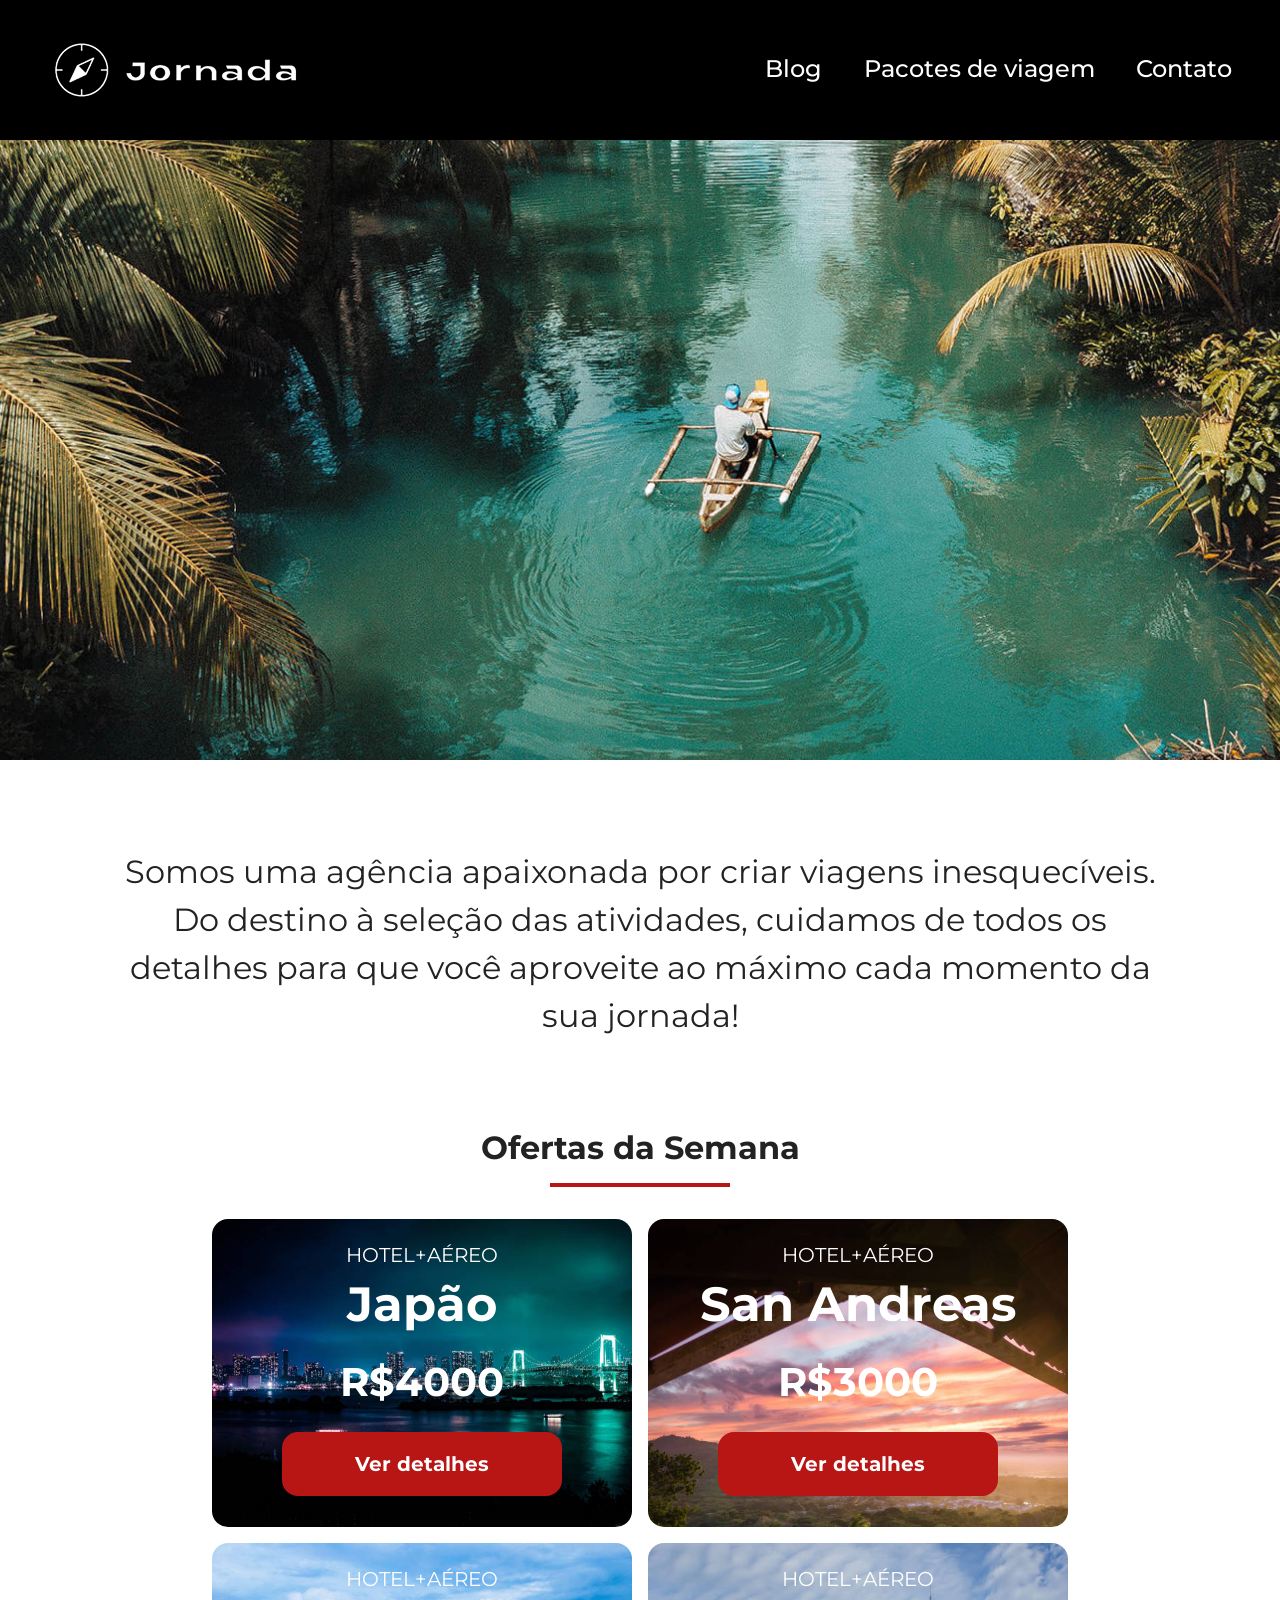
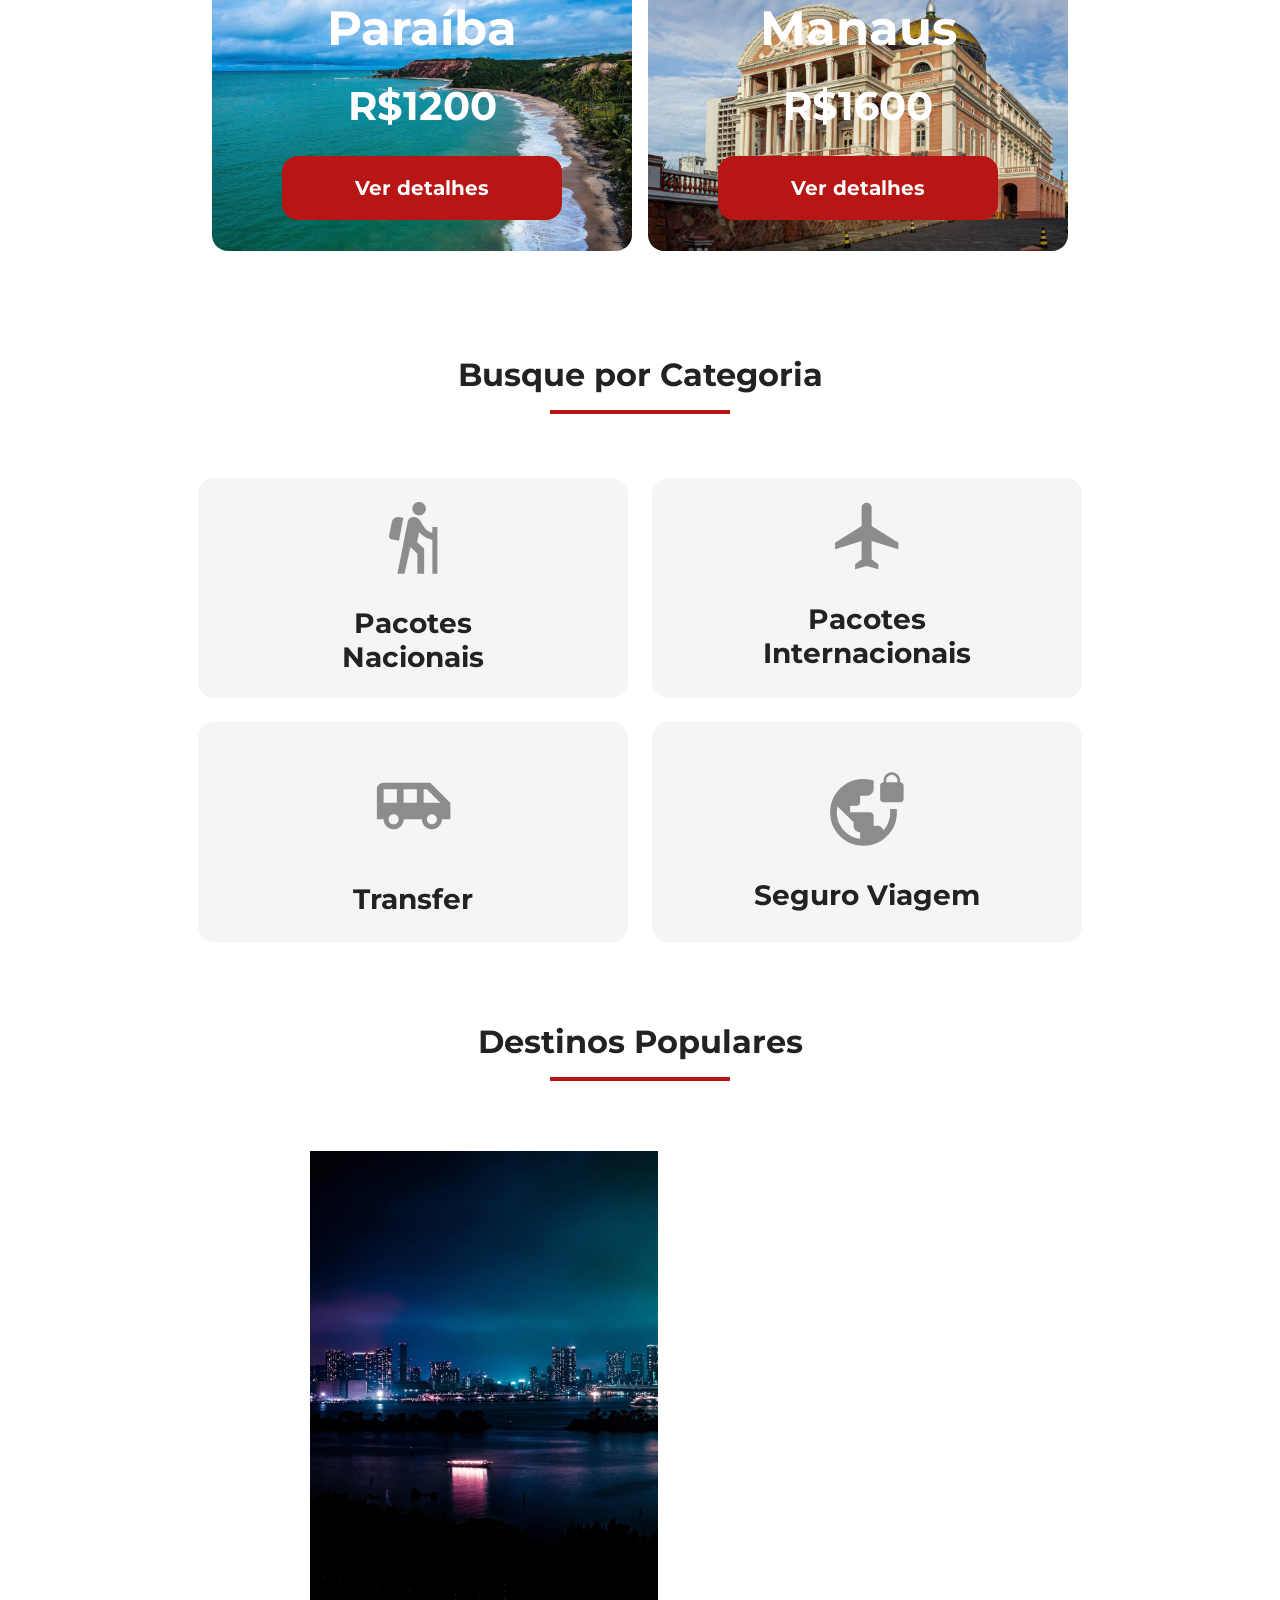
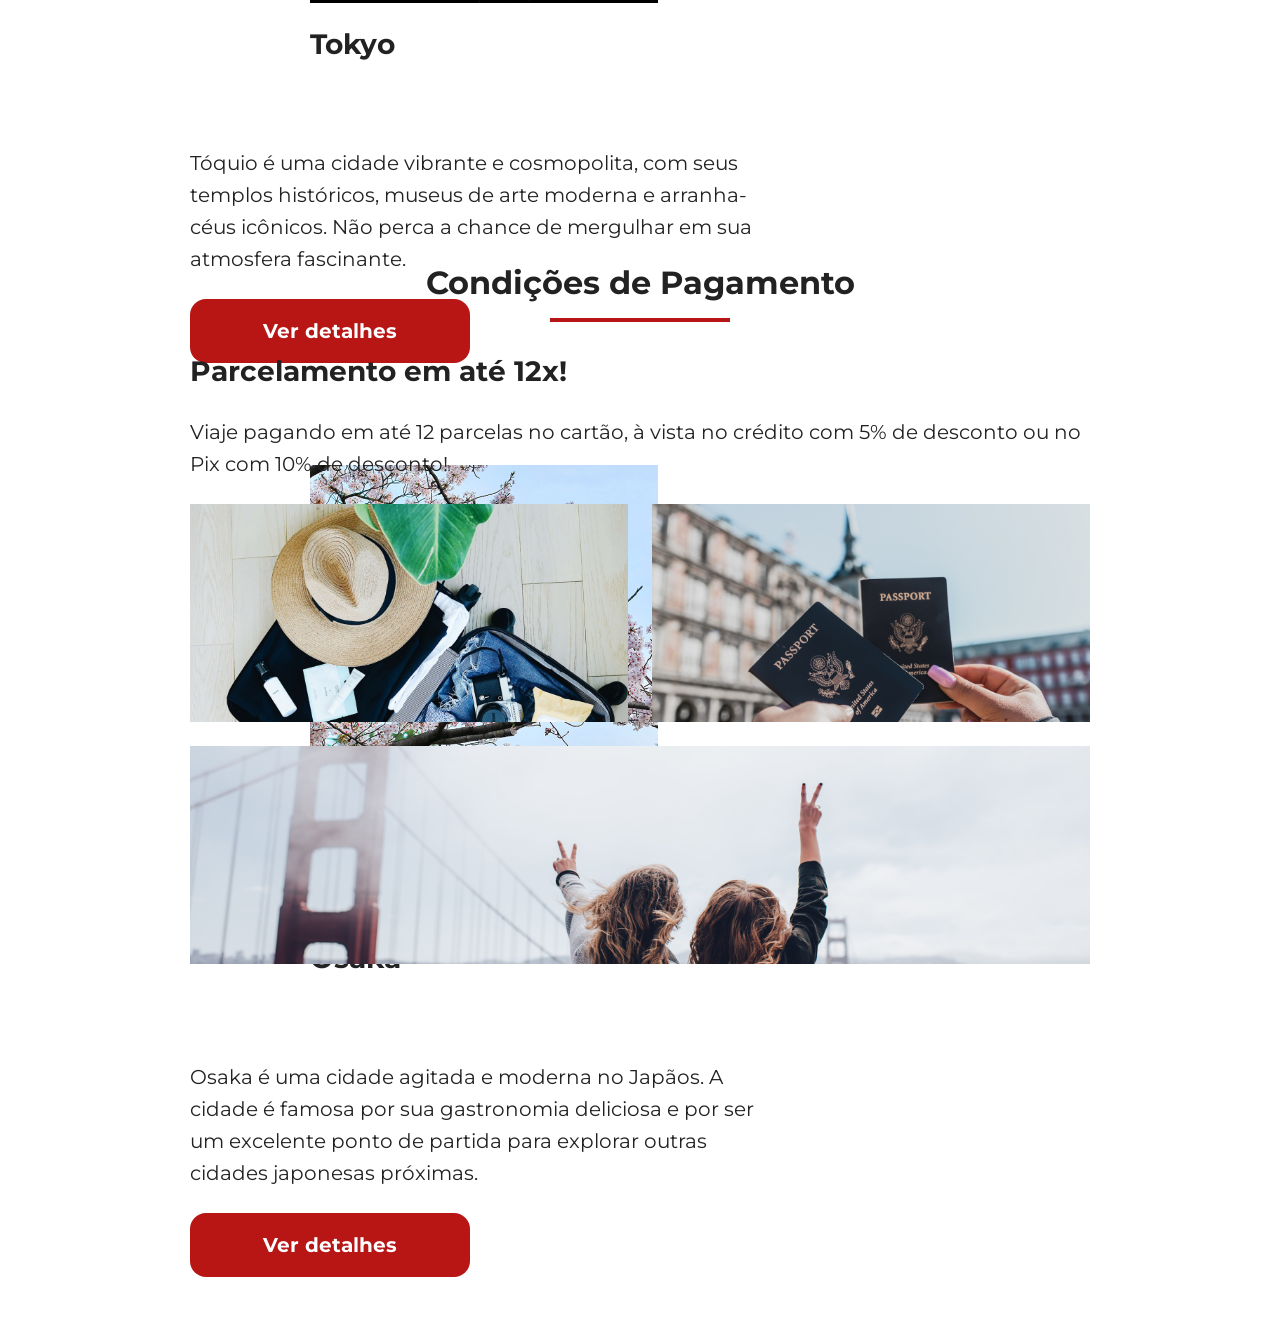
==== index.html @ b9c0c5fb "Realiza algumas correcoes no projeto" ====
<!doctype html>
<html lang="pt-br">
  <head>
    <meta charset="UTF-8" />
    <meta name="viewport" content="width=device-width, initial-scale=1.0" />
    <link rel="stylesheet" href="css/style.css" />
    <title>Jornada Viagens</title>
  </head>
  <body>
    <header class="main-header">
      <a class="logo" href="index.html" title="voltar para a página inicial">
        <img
          class="img-mobile"
          src="img/bussola-jornada-branca.png"
          alt="Bussola do logo jornada viagens na cor branca"
        />
        <img
          class="img-desktop"
          src="img/bussola-texto-jornada-branca.png"
          alt="Logo jornada viagens na cor branca"
        />
      </a>
      <div class="navigation-menu">
        <label for="menu">
          <img src="img/menu.png" alt="menu" />
        </label>
        <input type="checkbox" id="menu" hidden />

        <nav>
          <ul class="list-links">
            <li>
              <a href="blog.html" target="_blank" title="Acessar blog">Blog</a>
            </li>
            <li>
              <a
                href="pacotes.html"
                target="_blank"
                title="Acessar pacotes de viagens"
                >Pacotes de viagem</a
              >
            </li>
            <li>
              <a href="contato.html" target="_blank" title="Acessar contato"
                >Contato</a
              >
            </li>
          </ul>
        </nav>
      </div>
    </header>
    <section class="hero">
      <div class="hero-img"></div>
      <h2>
        Somos uma agência apaixonada por criar viagens inesquecíveis. Do destino
        à seleção das atividades, cuidamos de todos os detalhes para que você
        aproveite ao máximo cada momento da sua jornada!
      </h2>
    </section>
    <section class="offers">
      <div class="section-title">
        <h2>Ofertas da Semana</h2>
        <hr />
      </div>
      <div class="offers-cards">
        <article class="card japao">
          <header>
            <p>HOTEL+AÉREO</p>
            <h3>Japão<br /><span>R$4000</span></h3>
          </header>
          <footer>
            <a href="#" class="button">Ver detalhes</a>
          </footer>
        </article>
        <article class="card san-andreas">
          <header>
            <p>HOTEL+AÉREO</p>
            <h3>San Andreas<br /><span>R$3000</span></h3>
          </header>
          <footer>
            <a href="#" class="button">Ver detalhes</a>
          </footer>
        </article>
        <article class="card paraiba">
          <header>
            <p>HOTEL+AÉREO</p>
            <h3>Paraíba<br /><span>R$1200</span></h3>
          </header>
          <footer>
            <a href="#" class="button">Ver detalhes</a>
          </footer>
        </article>
        <article class="card manaus">
          <header>
            <p>HOTEL+AÉREO</p>
            <h3>Manaus<br /><span>R$1600</span></h3>
          </header>
          <footer>
            <a href="#" class="button">Ver detalhes</a>
          </footer>
        </article>
      </div>
    </section>
    <section class="categories">
      <div class="section-title">
        <h2>Busque por Categoria</h2>
        <hr />
      </div>
      <div class="categories-cards">
        <a
          class="card"
          href="#"
          target="_blank"
          title="Busque pela categoria Pacotes Nacionais"
        >
          <img
            src="img/icone-caminhada.png"
            alt="icone cinza representanto uma pessoa fazendo tracking"
          />
          <h3 class="content-title">
            Pacotes<br />
            Nacionais
          </h3>
        </a>

        <a
          class="card"
          href="#"
          target="_blank"
          title="Busque pela categoria Pacotes Internacionais"
        >
          <img src="img/icone-aviao.png" alt="icone cinza de um aviao" />
          <h3 class="content-title">Pacotes<br />Internacionais</h3>
        </a>

        <a
          class="card single-line transfer"
          href="#"
          target="_blank"
          title="Busque pela categoria transfer"
        >
          <img src="img/icone-onibus.png" alt="icone cinza de um onibus" />
          <h3 class="content-title">Transfer</h3>
        </a>

        <a
          class="card single-line"
          href="#"
          target="_blank"
          title="Busque pela categoria Seguro viagem"
        >
          <img
            src="img/icone-planeta.png"
            alt="icone cinza de um planeta com cadeado"
          />
          <h3 class="content-title">Seguro Viagem</h3>
        </a>
      </div>
    </section>
    <section class="destinations">
      <div class="section-title">
        <h2>Destinos Populares</h2>
        <hr />
      </div>
      <div class="destination-items">
        <article class="item">
          <header>
            <div class="img-item tokyo"></div>
            <h4 class="content-title">Tokyo</h4>
          </header>
          <p class="content-text">Tóquio é uma cidade vibrante e cosmopolita, com seus templos históricos, museus de arte moderna e arranha-céus icônicos. Não perca a chance de mergulhar em sua atmosfera fascinante.</p>
          <footer>
            <a href="#" class="button" target="_blank" title="Veja mais detalhes do destino Tokyo">Ver detalhes</a>
          </footer>
        </article>
        <article class="item">
          <header>
            <div class="img-item osaka"></div>
            <h4 class="content-title">Osaka</h4>
          </header>
          <p class="content-text">Osaka é uma cidade agitada e moderna no Japãos. A cidade é famosa por sua gastronomia deliciosa e por ser um excelente ponto de partida para explorar outras cidades japonesas próximas.</p>
          <footer>
            <a href="#" class="button" target="_blank" title="Veja mais detalhes do destino osaka">Ver detalhes</a>
          </footer>
        </article>
      </div>
    </section>
    <section class="payments">
      <div class="section-title">
        <h2>Condições de Pagamento</h2>
        <hr />
      </div>
      <div class="text-content">
        <h3 class="content-title">Parcelamento em até 12x!</h3>
        <p class="content-text">Viaje pagando em até 12 parcelas no cartão, à vista no crédito com 5% de desconto ou no Pix com 10% de desconto! </p>
      </div>
      <div class="image-gallery">
        <div class="image first"></div>
        <div class="image second"></div>
        <div class="image thirdy colspan-2"></div>
      </div>
    </section>
  </body>
</html>
---- css/style.css ----
@import url(global.css);
@import url(header.css);
@import url(hero.css);
@import url(offers.css);
@import url(categories.css);
@import url(destinations.css);
@import url(payments.css);
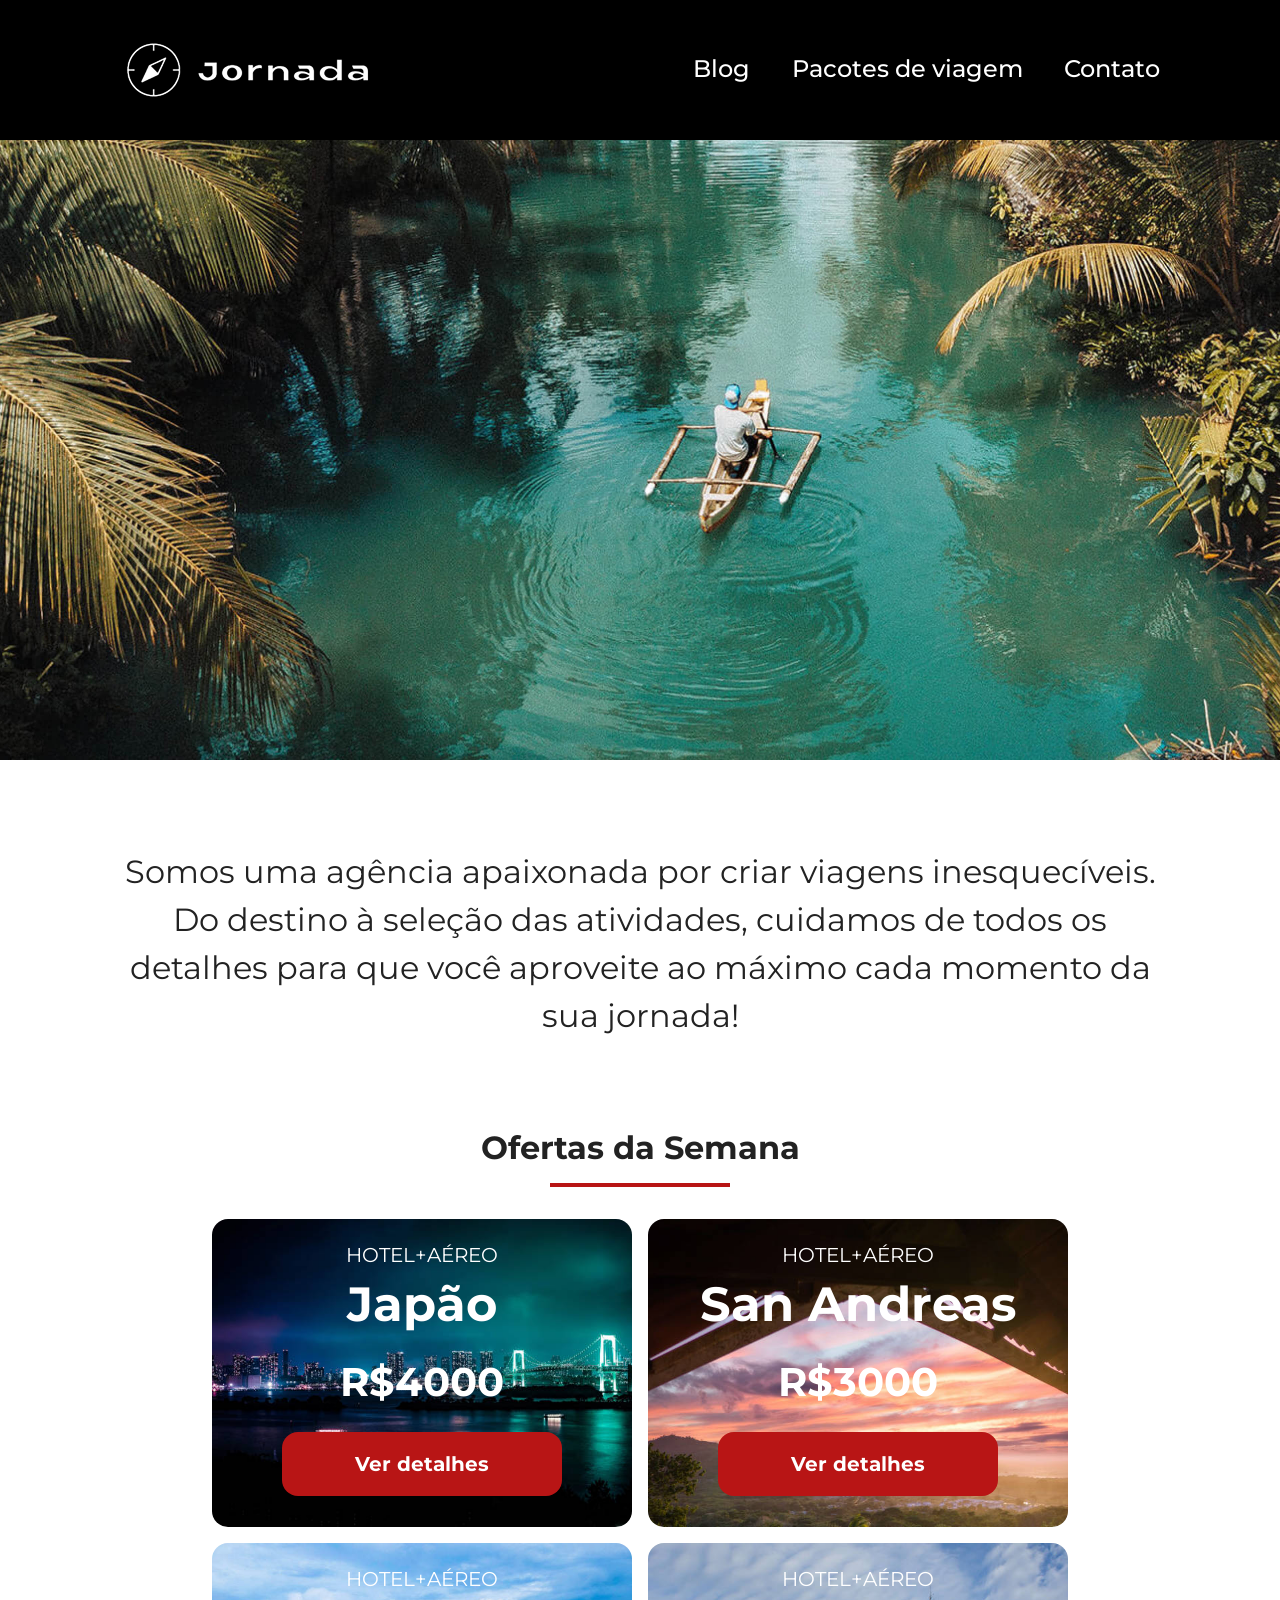
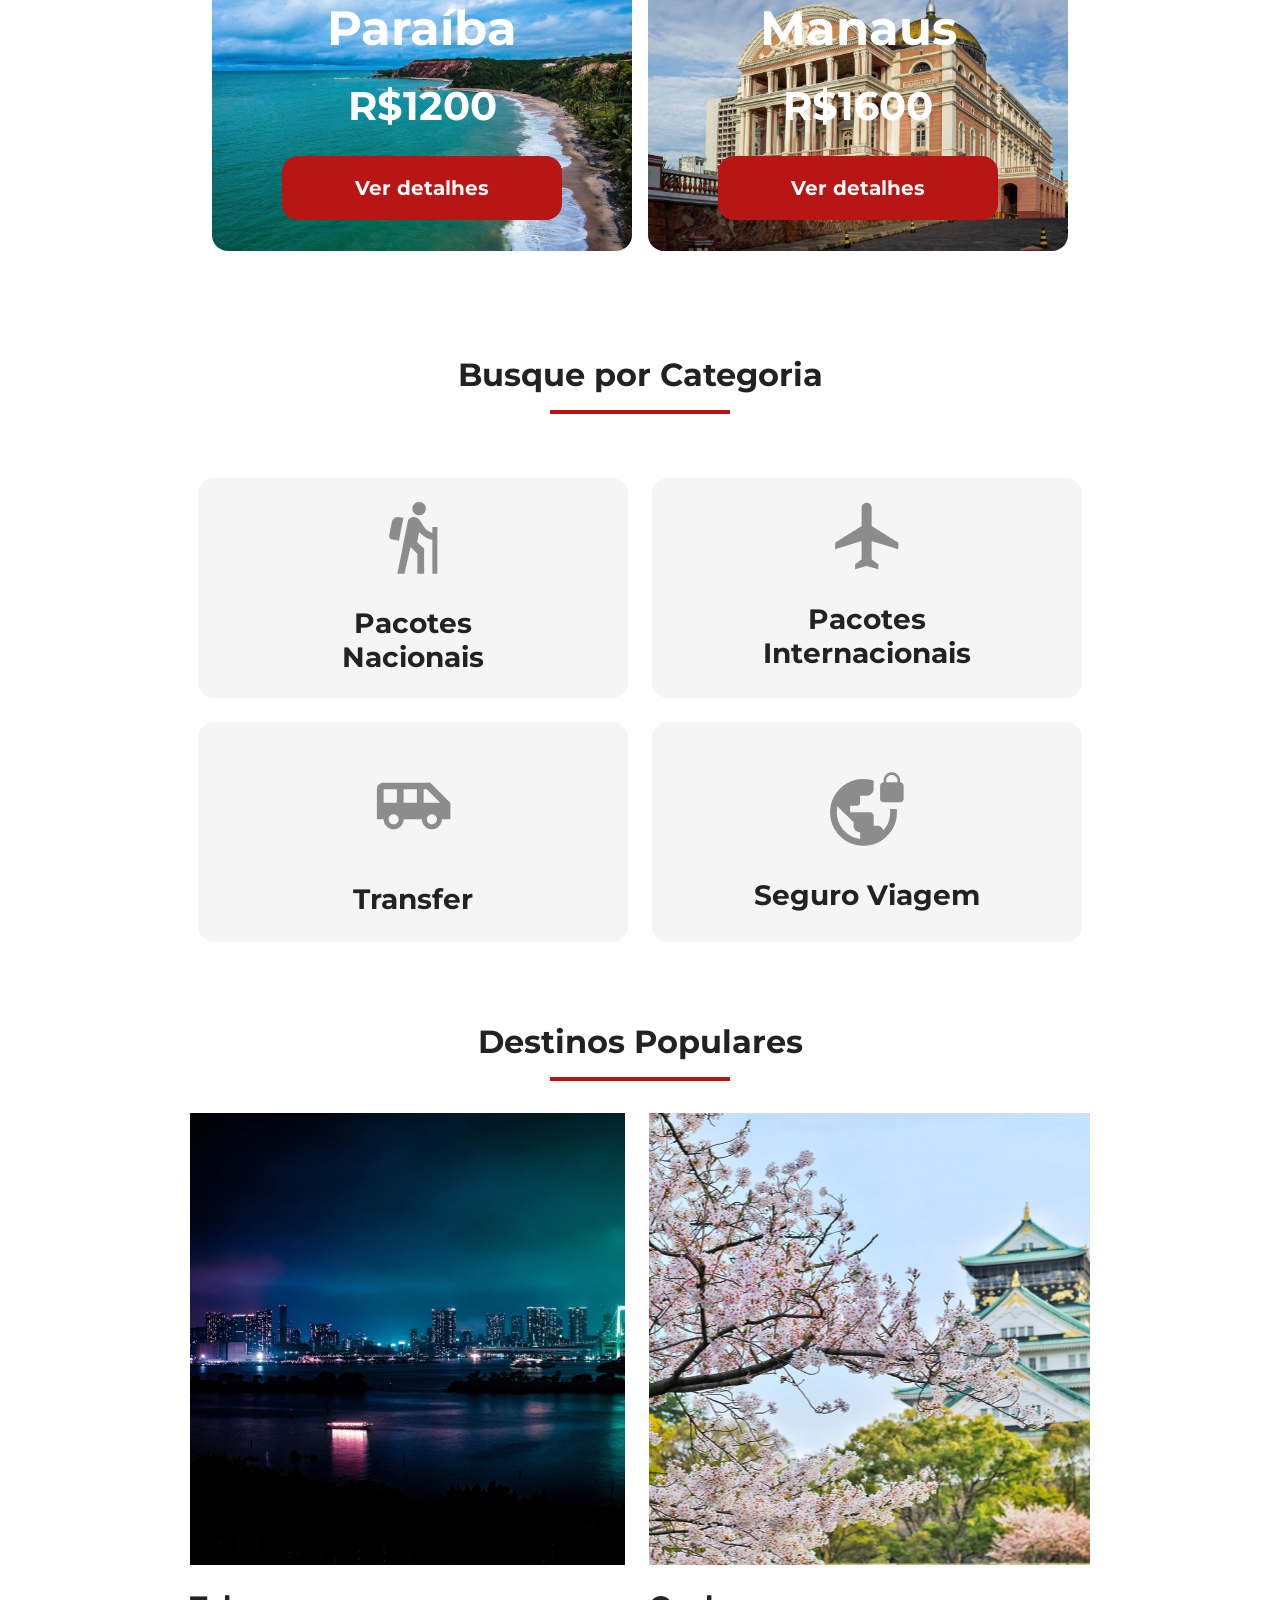
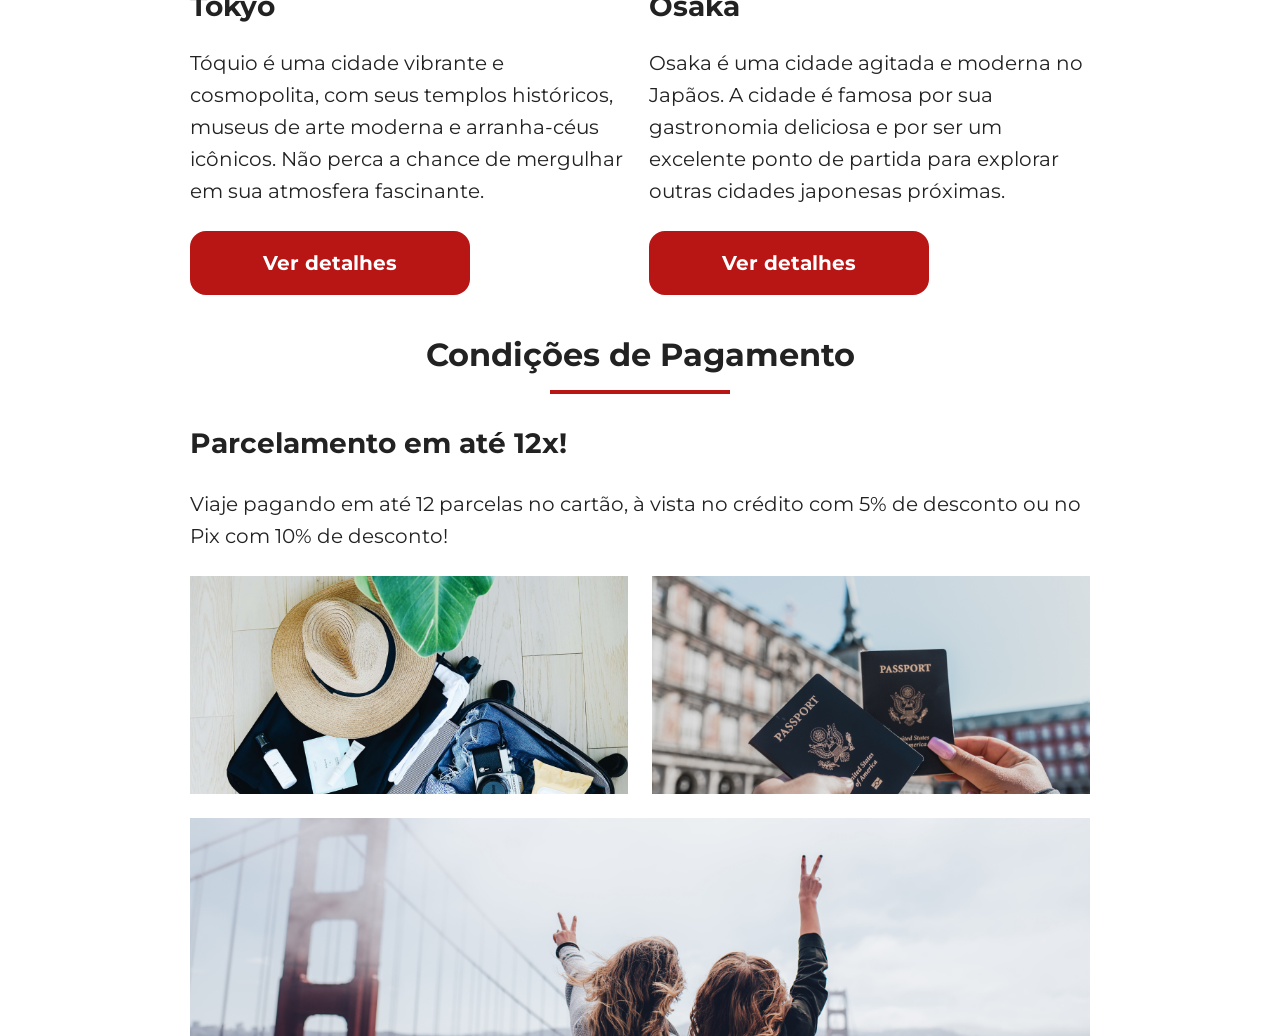
==== commit e8310c68: "adiciona a classe para segurar aa informacoes de texto e a galeria" ====
--- a/index.html
+++ b/index.html
@@ -167,9 +167,19 @@
             <div class="img-item tokyo"></div>
             <h4 class="content-title">Tokyo</h4>
           </header>
-          <p class="content-text">Tóquio é uma cidade vibrante e cosmopolita, com seus templos históricos, museus de arte moderna e arranha-céus icônicos. Não perca a chance de mergulhar em sua atmosfera fascinante.</p>
-          <footer>
-            <a href="#" class="button" target="_blank" title="Veja mais detalhes do destino Tokyo">Ver detalhes</a>
+          <p class="content-text">
+            Tóquio é uma cidade vibrante e cosmopolita, com seus templos
+            históricos, museus de arte moderna e arranha-céus icônicos. Não
+            perca a chance de mergulhar em sua atmosfera fascinante.
+          </p>
+          <footer>
+            <a
+              href="#"
+              class="button"
+              target="_blank"
+              title="Veja mais detalhes do destino Tokyo"
+              >Ver detalhes</a
+            >
           </footer>
         </article>
         <article class="item">
@@ -177,9 +187,19 @@
             <div class="img-item osaka"></div>
             <h4 class="content-title">Osaka</h4>
           </header>
-          <p class="content-text">Osaka é uma cidade agitada e moderna no Japãos. A cidade é famosa por sua gastronomia deliciosa e por ser um excelente ponto de partida para explorar outras cidades japonesas próximas.</p>
-          <footer>
-            <a href="#" class="button" target="_blank" title="Veja mais detalhes do destino osaka">Ver detalhes</a>
+          <p class="content-text">
+            Osaka é uma cidade agitada e moderna no Japãos. A cidade é famosa
+            por sua gastronomia deliciosa e por ser um excelente ponto de
+            partida para explorar outras cidades japonesas próximas.
+          </p>
+          <footer>
+            <a
+              href="#"
+              class="button"
+              target="_blank"
+              title="Veja mais detalhes do destino osaka"
+              >Ver detalhes</a
+            >
           </footer>
         </article>
       </div>
@@ -189,14 +209,19 @@
         <h2>Condições de Pagamento</h2>
         <hr />
       </div>
-      <div class="text-content">
-        <h3 class="content-title">Parcelamento em até 12x!</h3>
-        <p class="content-text">Viaje pagando em até 12 parcelas no cartão, à vista no crédito com 5% de desconto ou no Pix com 10% de desconto! </p>
-      </div>
-      <div class="image-gallery">
-        <div class="image first"></div>
-        <div class="image second"></div>
-        <div class="image thirdy colspan-2"></div>
+      <div class="content-container">
+        <div class="text-content">
+          <h3 class="content-title">Parcelamento em até 12x!</h3>
+          <p class="content-text">
+            Viaje pagando em até 12 parcelas no cartão, à vista no crédito com
+            5% de desconto ou no Pix com 10% de desconto!
+          </p>
+        </div>
+        <div class="image-gallery">
+          <div class="image first"></div>
+          <div class="image second"></div>
+          <div class="image thirdy colspan-2"></div>
+        </div>
       </div>
     </section>
   </body>
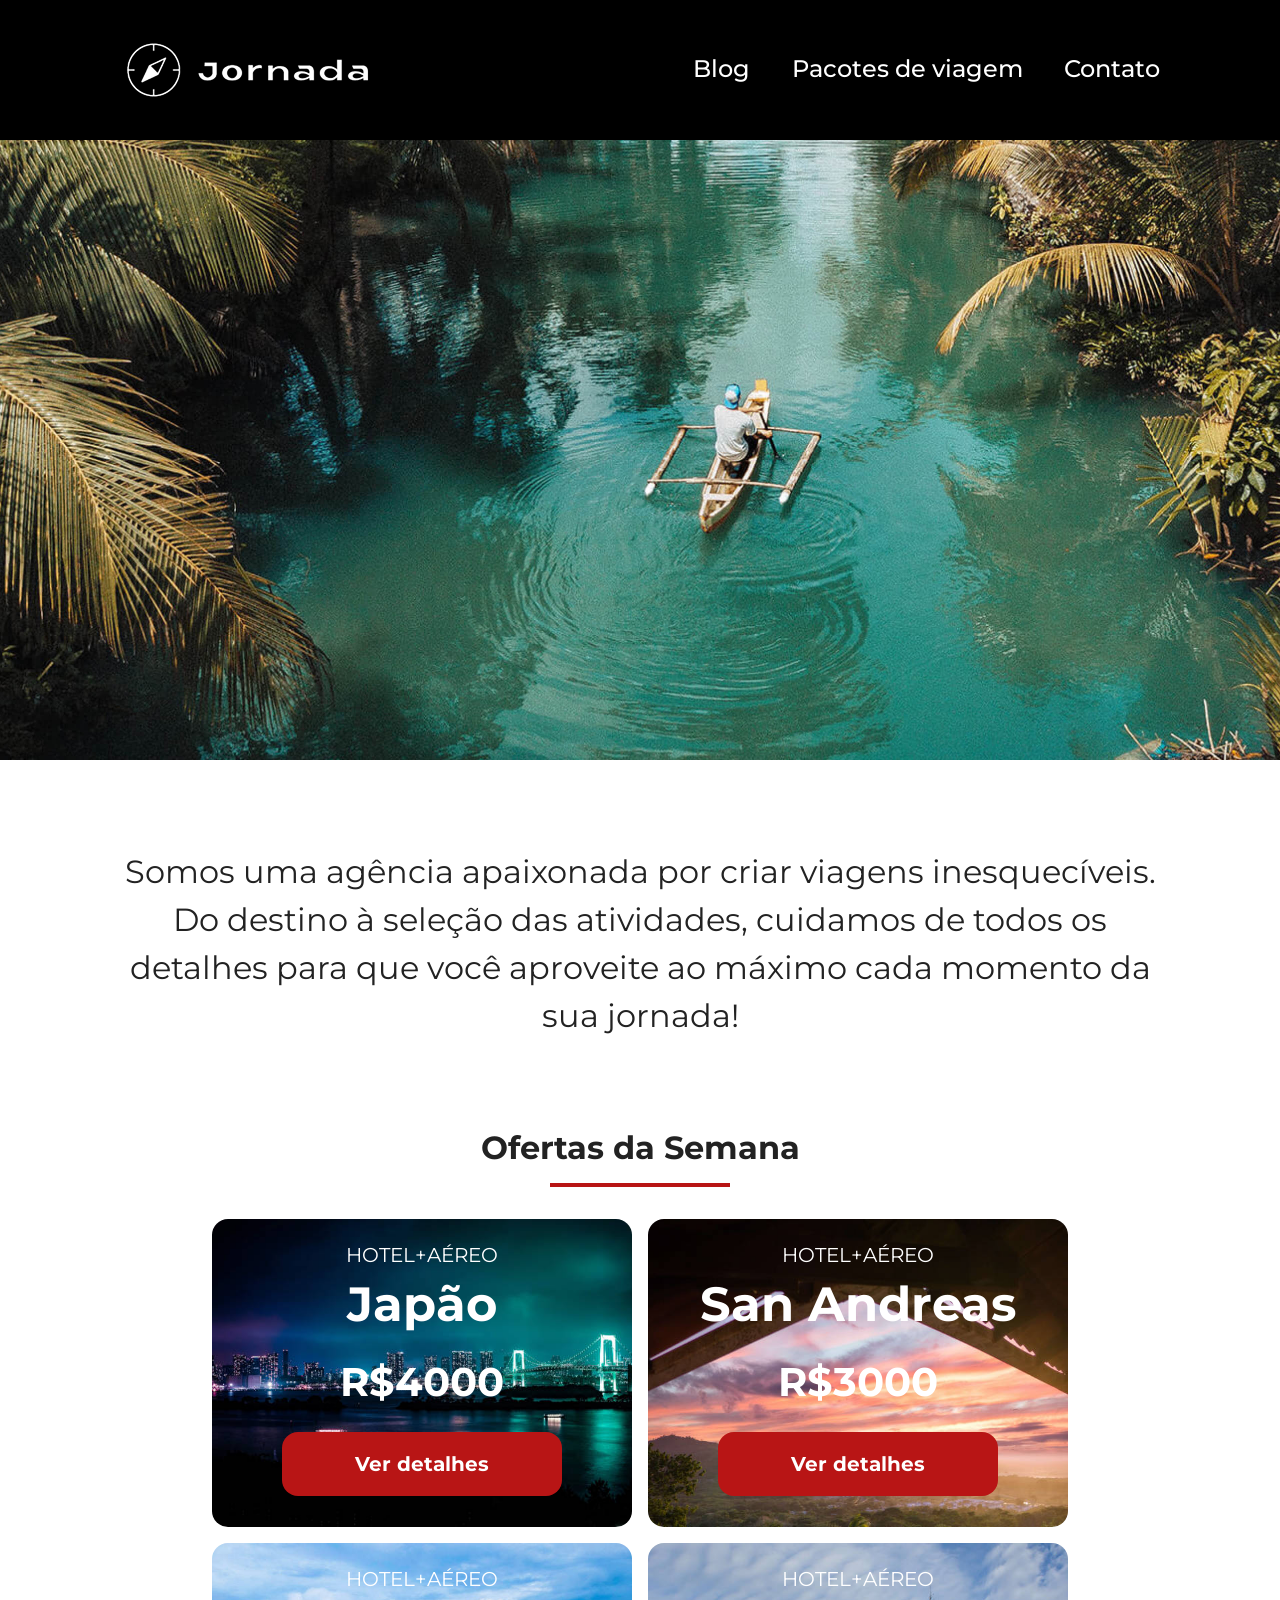
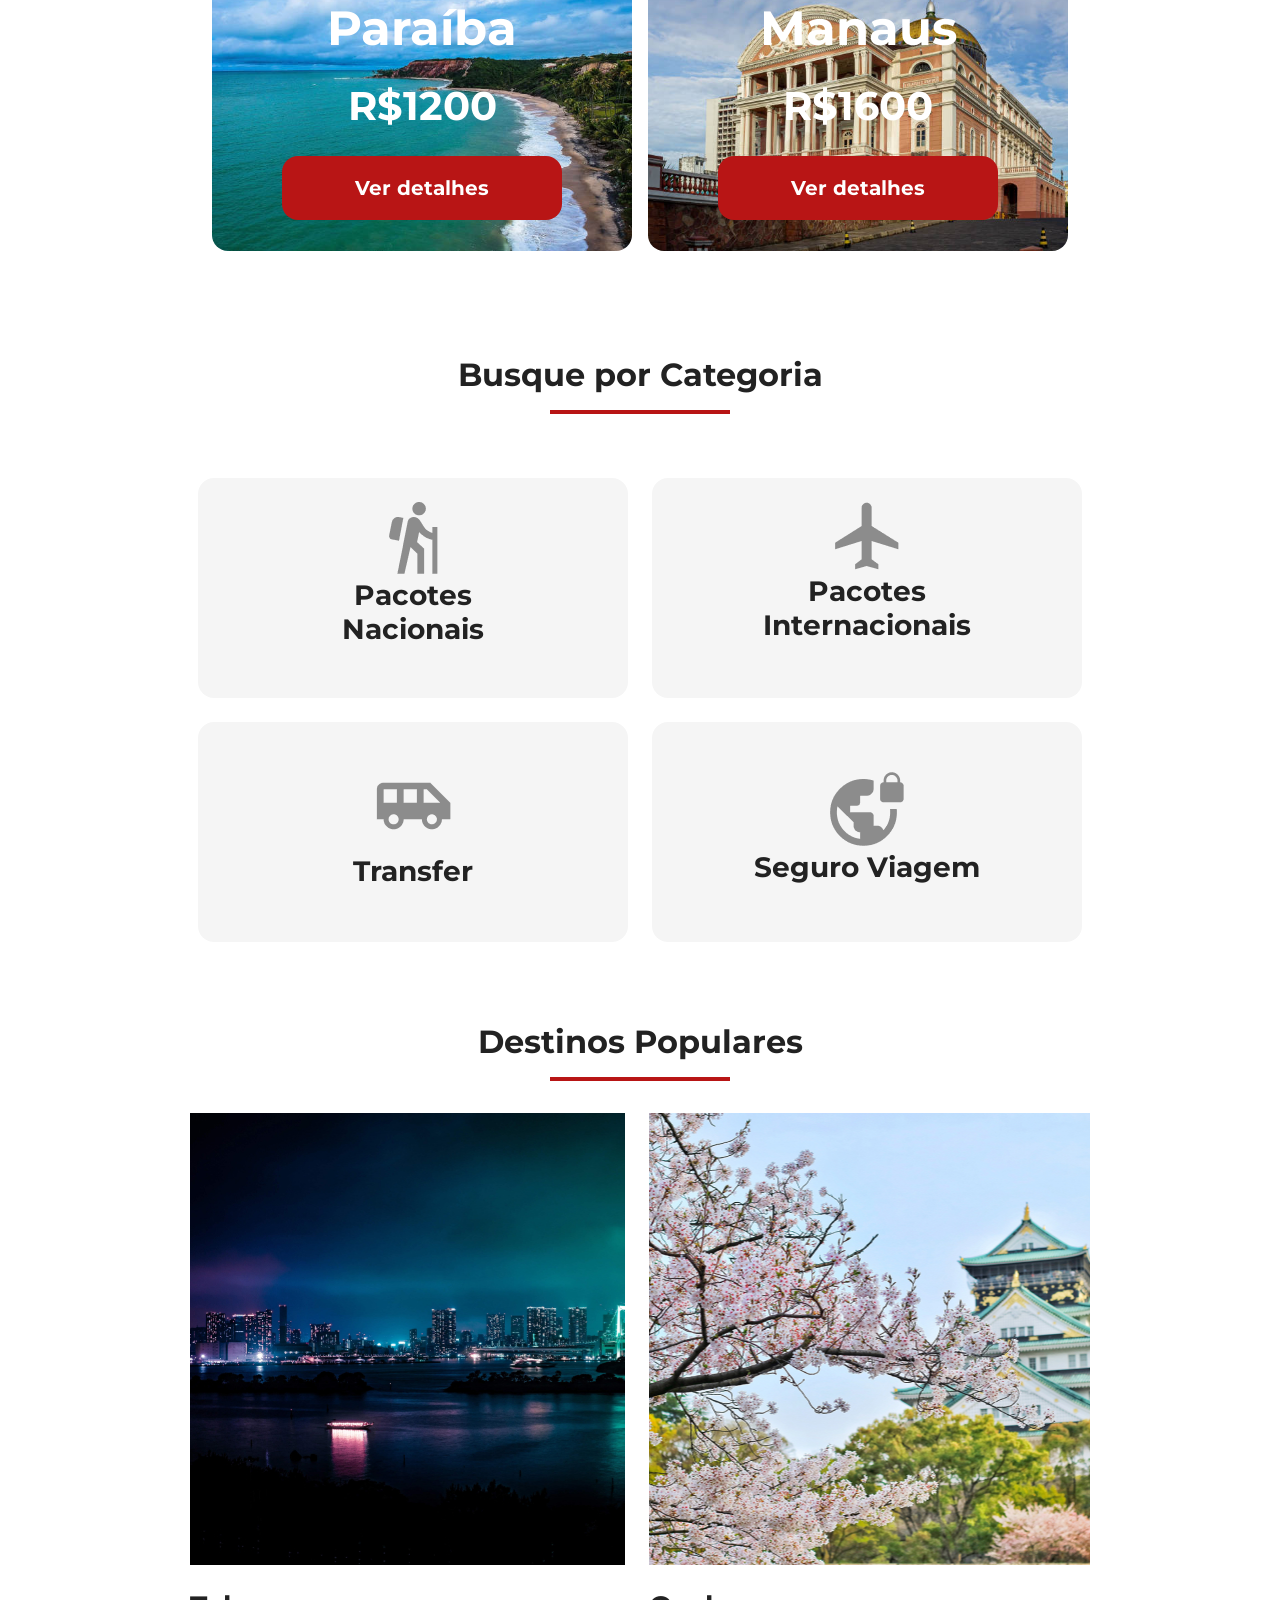
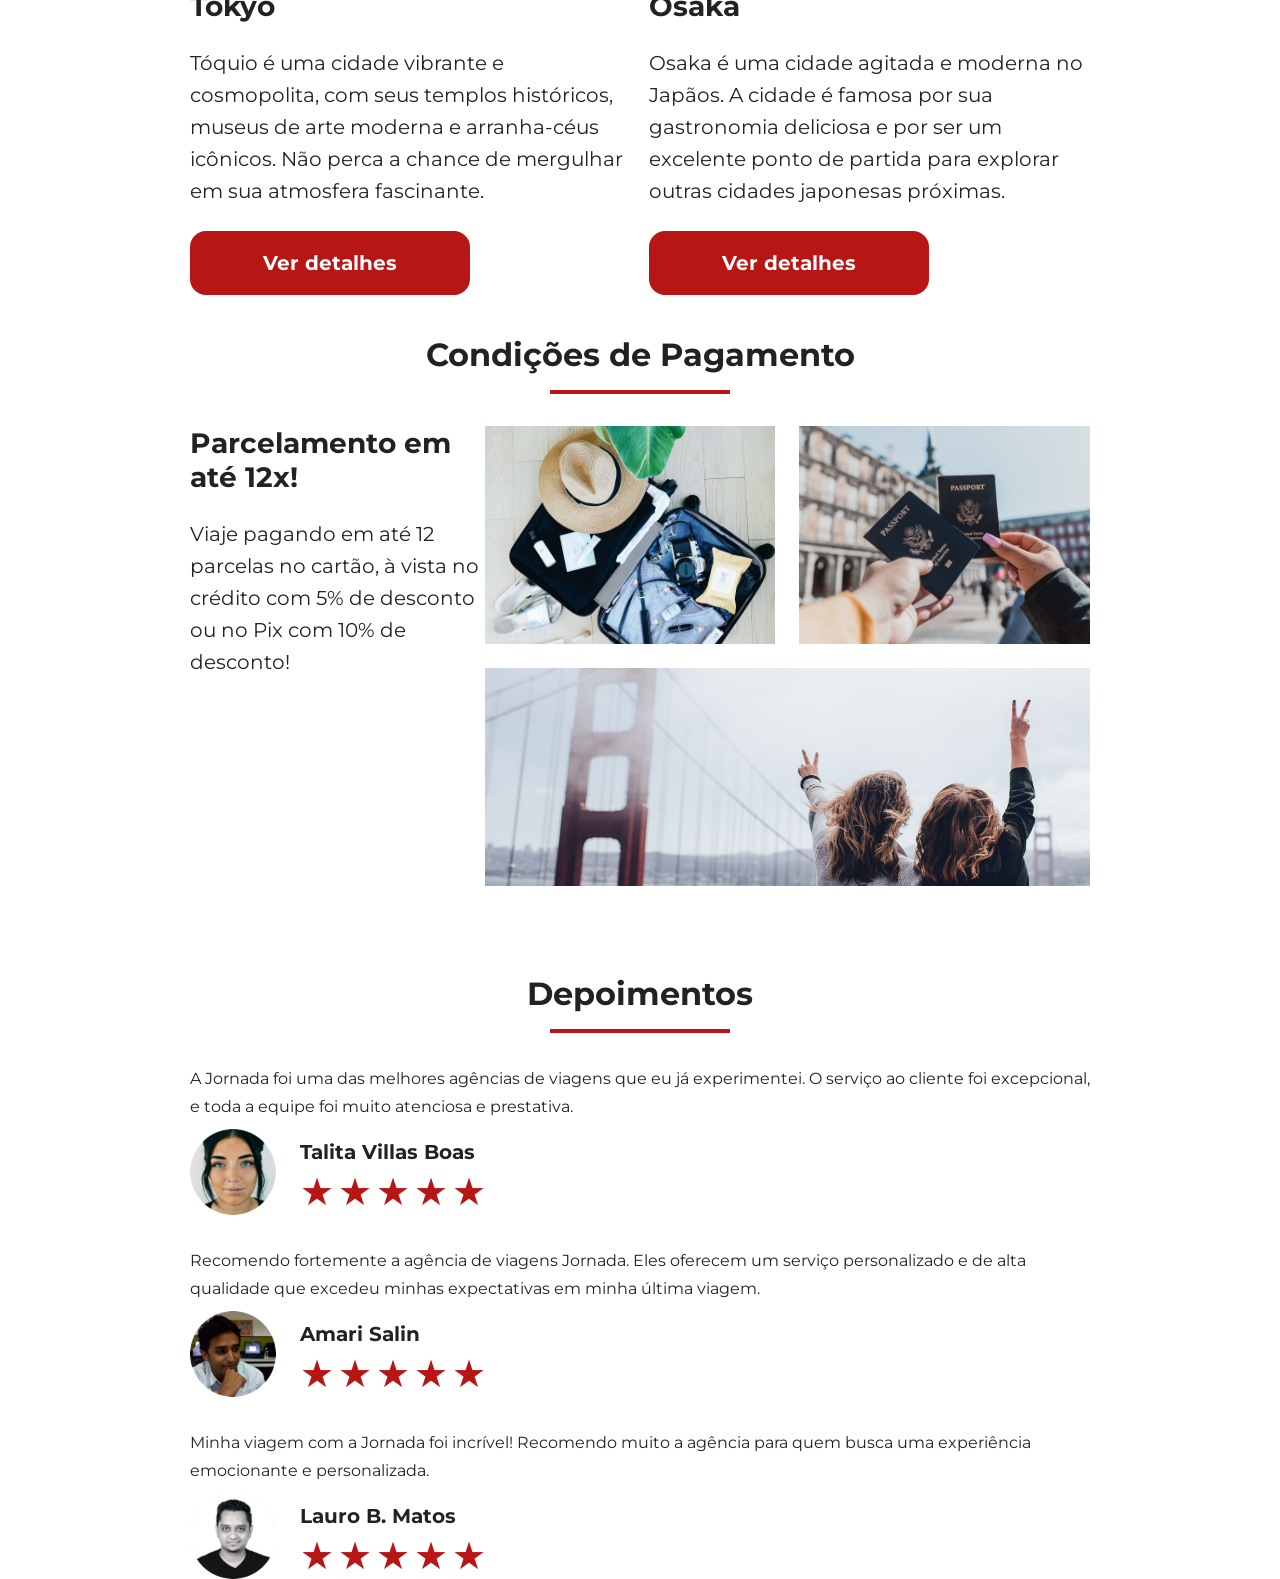
==== commit 4427c897: "Finaliza estilos da secao de Depoimentos do mobile" ====
--- a/index.html
+++ b/index.html
@@ -224,5 +224,67 @@
         </div>
       </div>
     </section>
+    <section class="testimonail">
+      <div class="section-title">
+        <h2>Depoimentos</h2>
+        <hr />
+      </div>
+      <div class="testimonial-container">
+        <article>
+          <header>
+            <p>A Jornada foi uma das melhores agências de viagens que eu já experimentei. O serviço ao cliente foi excepcional, e toda a equipe foi muito atenciosa e prestativa.</p>
+          </header>
+          <footer>
+            <img src="img/avatar-talita.png" alt="Imagem de Perfil da Cliente Talita Villas Boas">
+            <div class="profile-content">
+              <h4>Talita Villas Boas</h4>
+              <div class="rating">
+                <span class="star">★</span>
+                <span class="star">★</span>
+                <span class="star">★</span>
+                <span class="star">★</span>
+                <span class="star">★</span>
+              </div>
+            </div>
+          </footer>
+        </article>
+        <article>
+          <header>
+            <p>Recomendo fortemente a agência de viagens Jornada. Eles oferecem um serviço personalizado e de alta qualidade que excedeu minhas expectativas em minha última viagem.</p>
+          </header>
+          <footer>
+            <img src="img/avatar-amari.png" alt="Imagem de Perfil da Cliente Amari Salin">
+            <div class="profile-content">
+              <h4>Amari Salin</h4>
+              <div class="rating">
+                <span class="star">★</span>
+                <span class="star">★</span>
+                <span class="star">★</span>
+                <span class="star">★</span>
+                <span class="star">★</span>
+              </div>
+            </div>
+          </footer>
+        </article>
+        <article>
+          <header>
+            <p>Minha viagem com a Jornada foi incrível! Recomendo muito a agência para quem busca uma experiência emocionante e personalizada.</p>
+          </header>
+          <footer>
+            <img src="img/avatar-lauro.png" alt="Imagem de Perfil da Cliente Lauro B. Matos">
+            <div class="profile-content">
+              <h4>Lauro B. Matos</h4>
+              <div class="rating">
+                <span class="star">★</span>
+                <span class="star">★</span>
+                <span class="star">★</span>
+                <span class="star">★</span>
+                <span class="star">★</span>
+              </div>
+            </div>
+          </footer>
+        </article>
+      </div>
+    </section>
   </body>
 </html>
--- a/css/style.css
+++ b/css/style.css
@@ -4,4 +4,5 @@
 @import url(offers.css);
 @import url(categories.css);
 @import url(destinations.css);
-@import url(payments.css);+@import url(payments.css);
+@import url(testimonials.css);
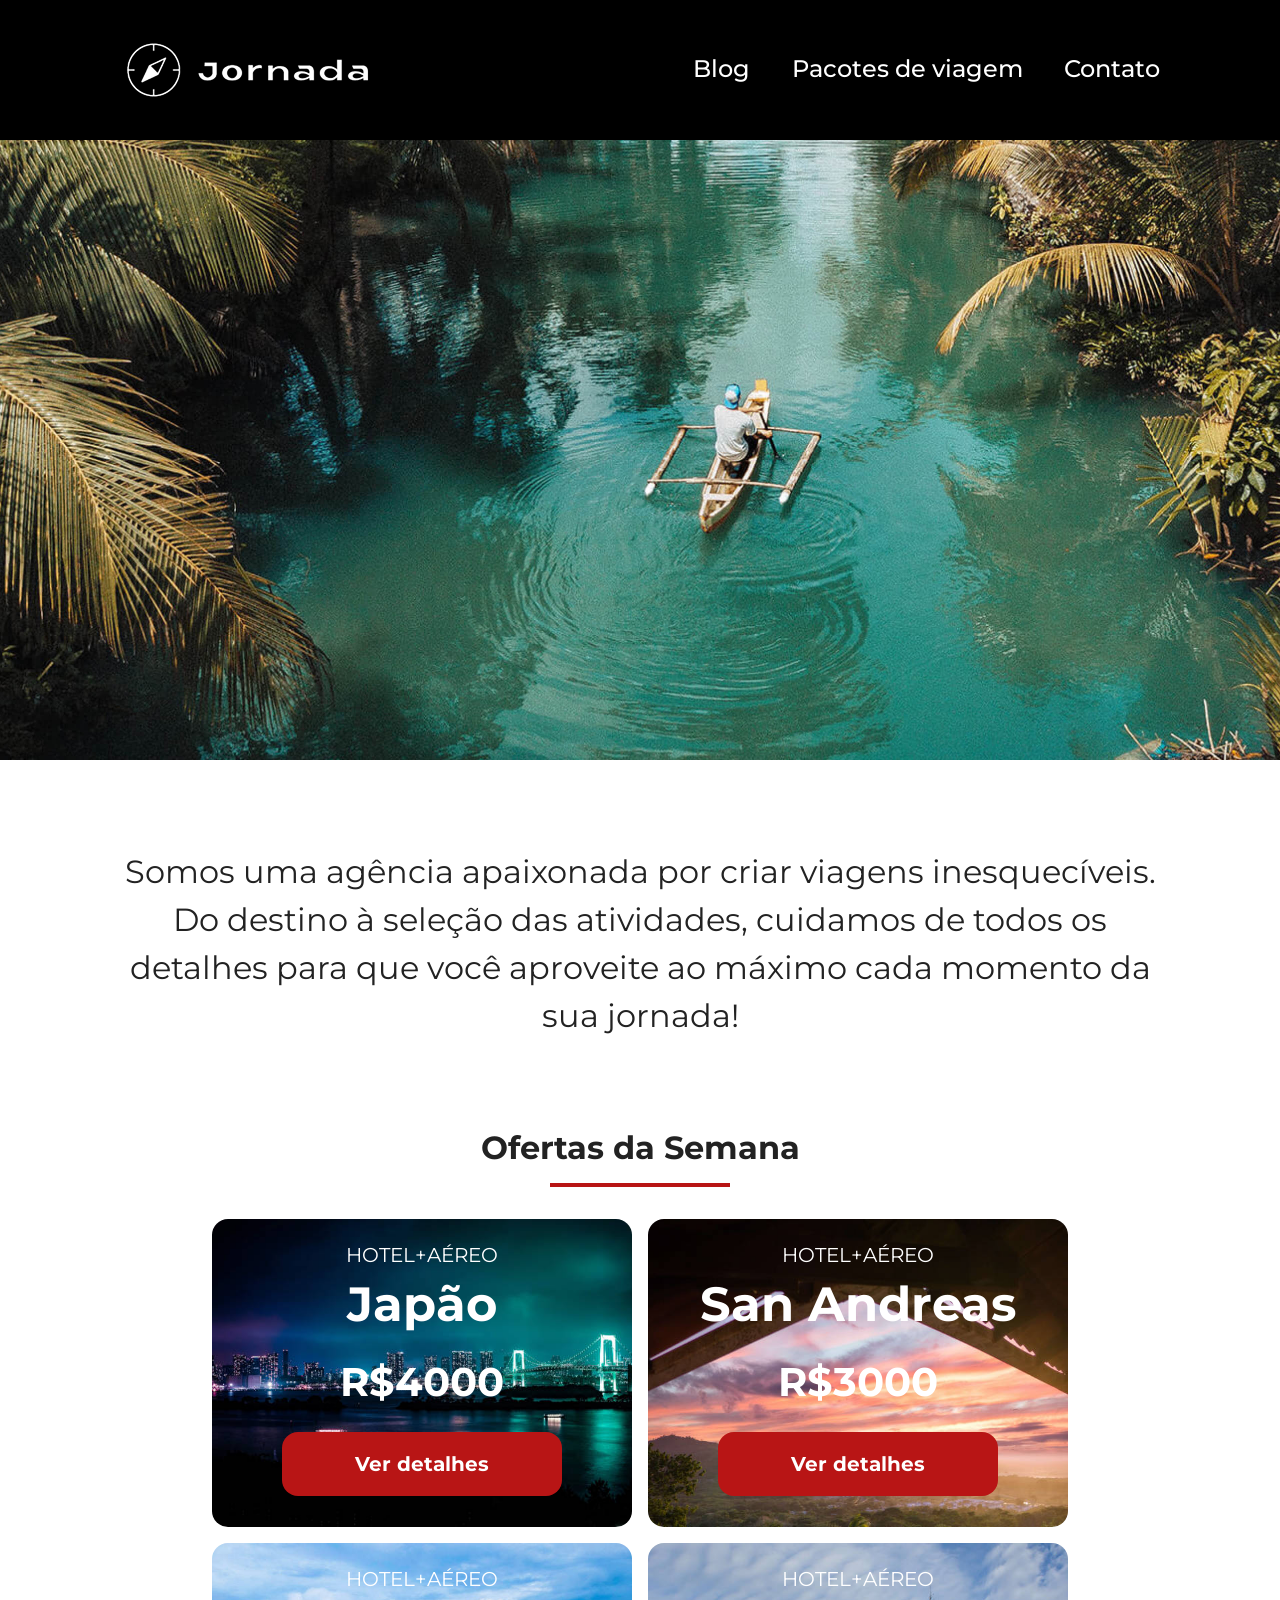
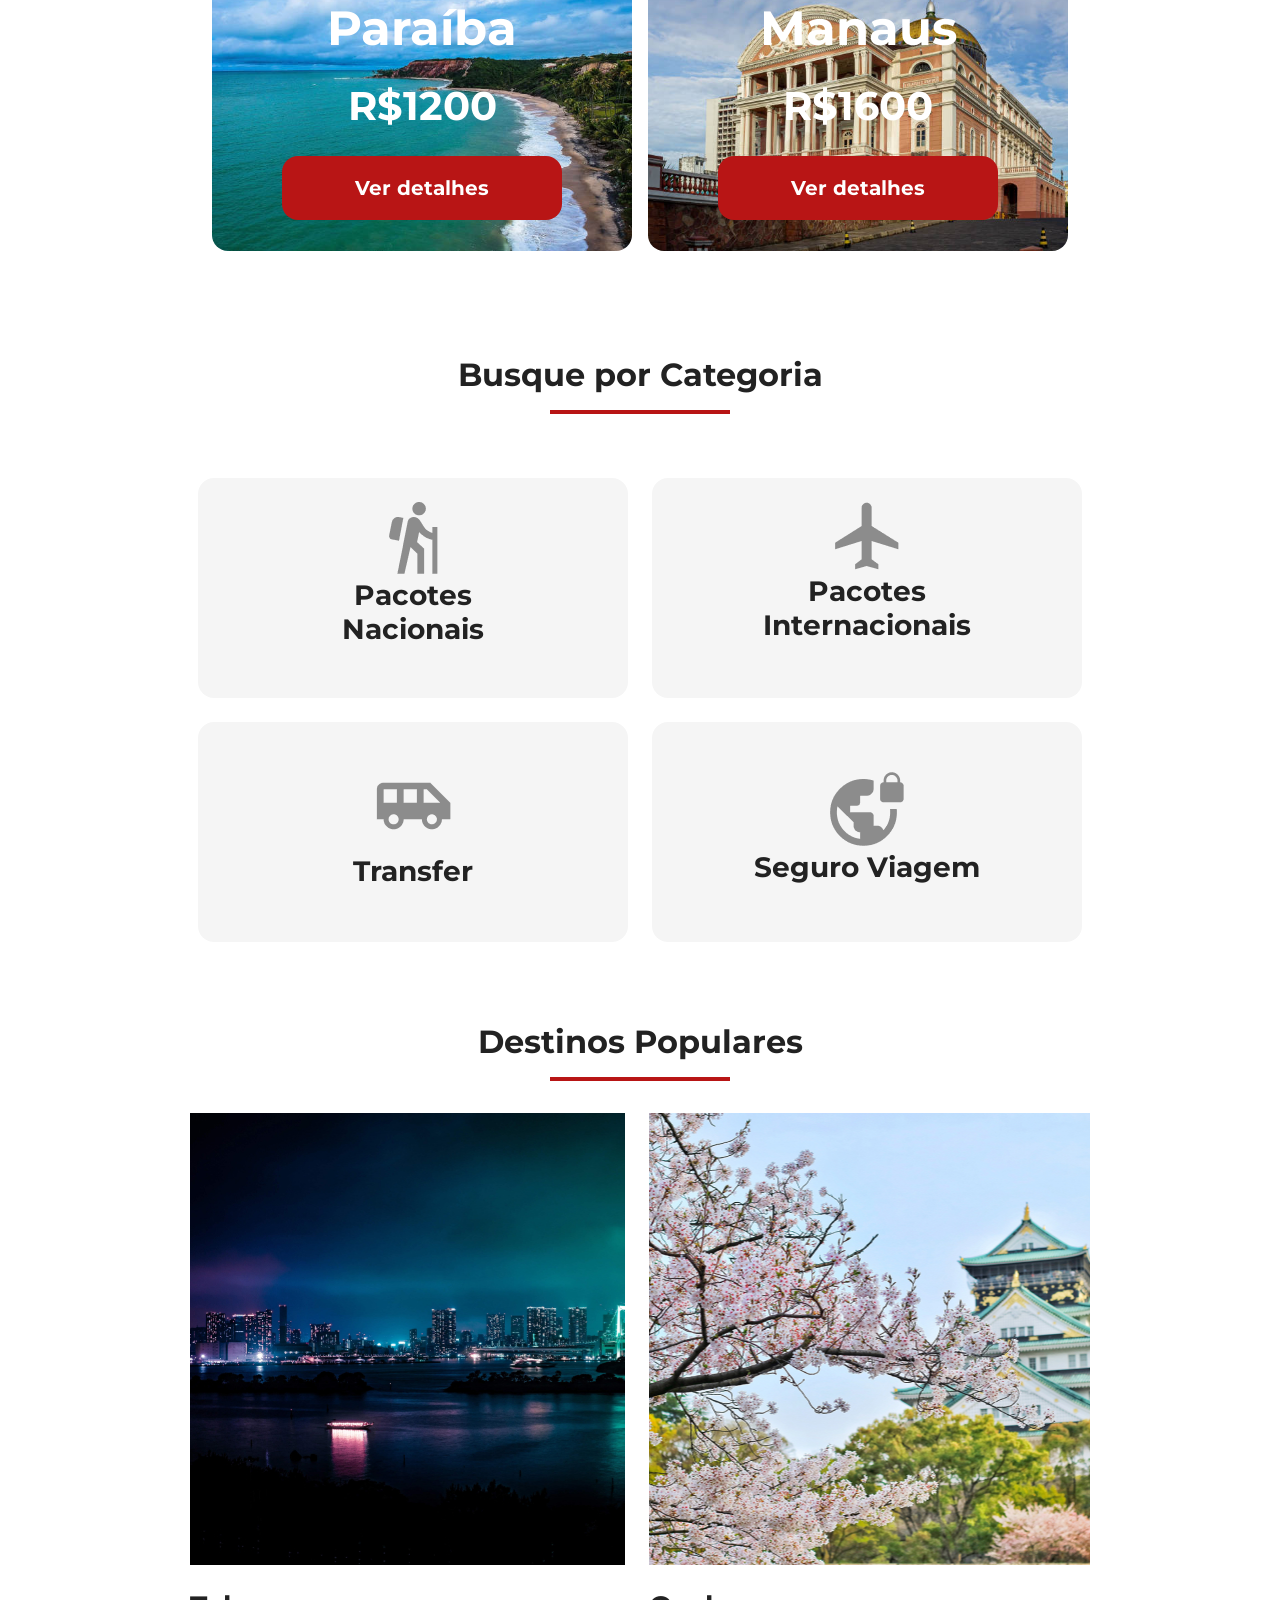
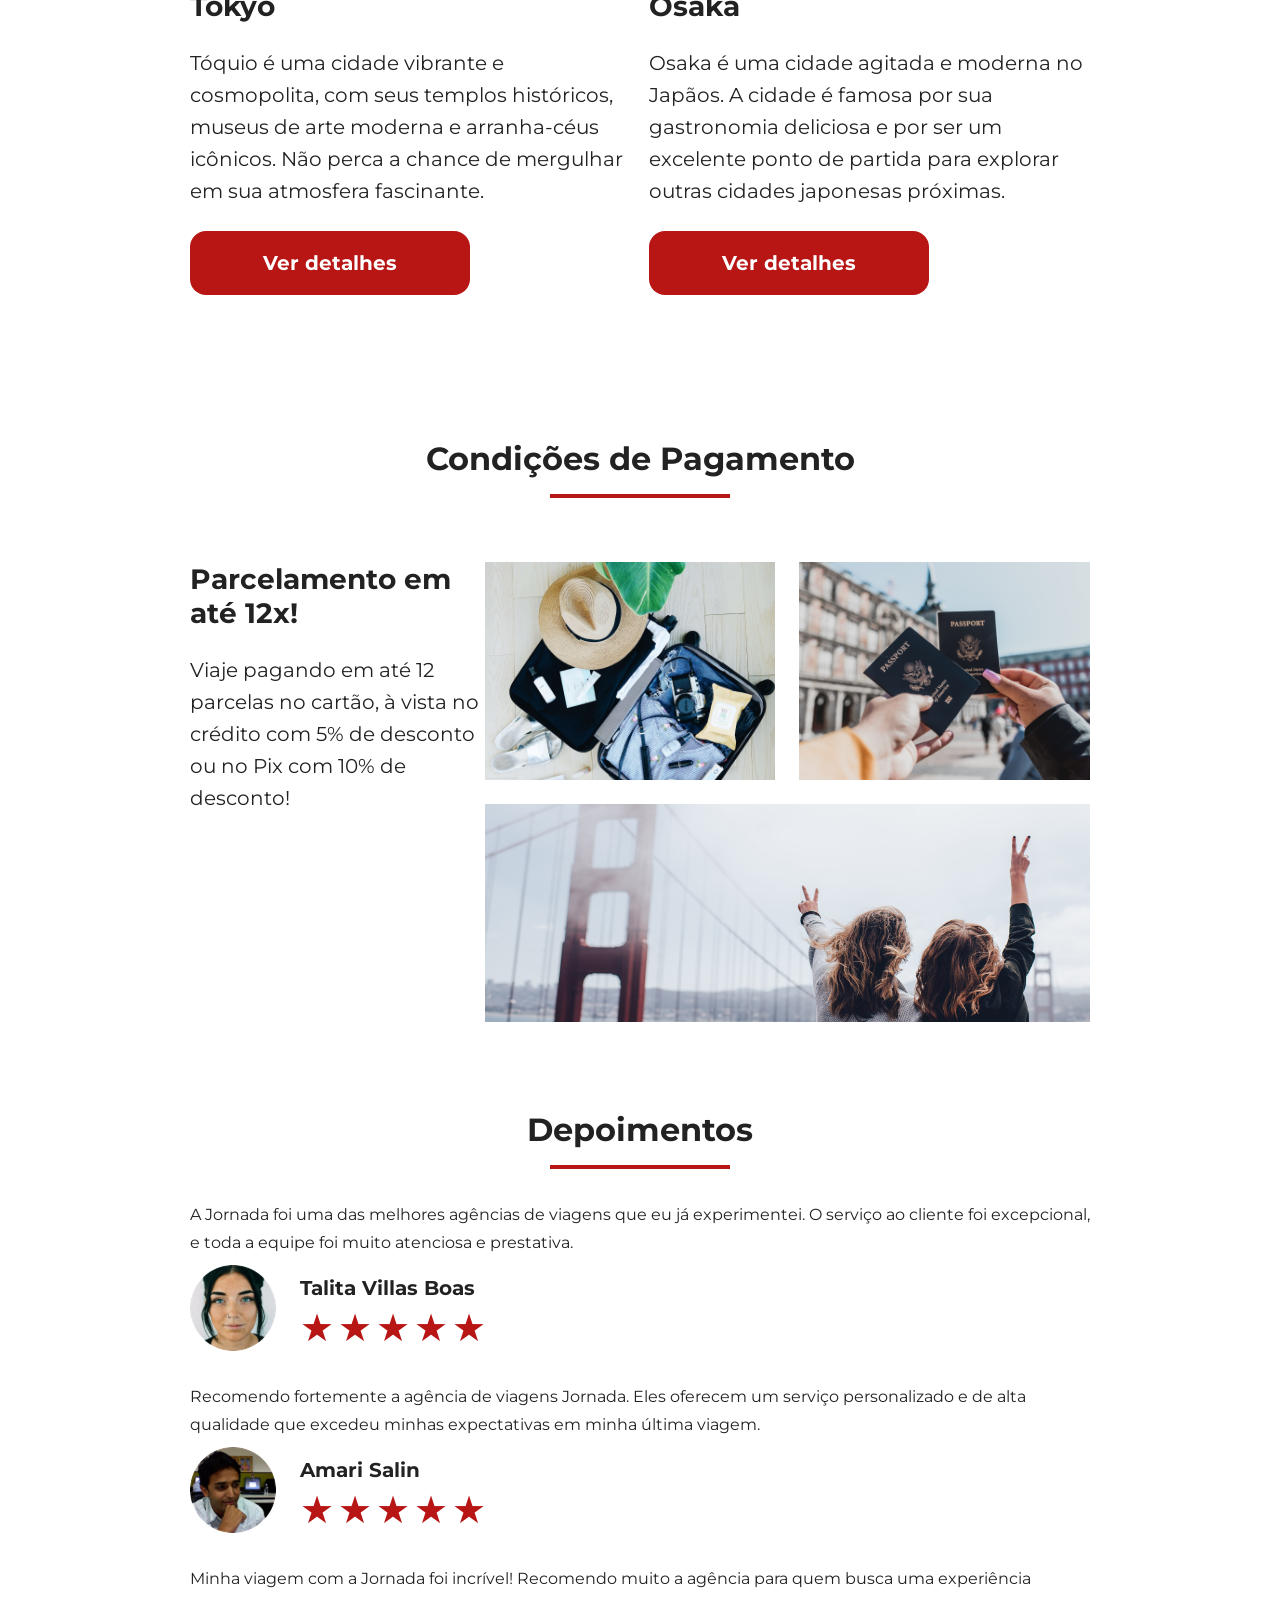
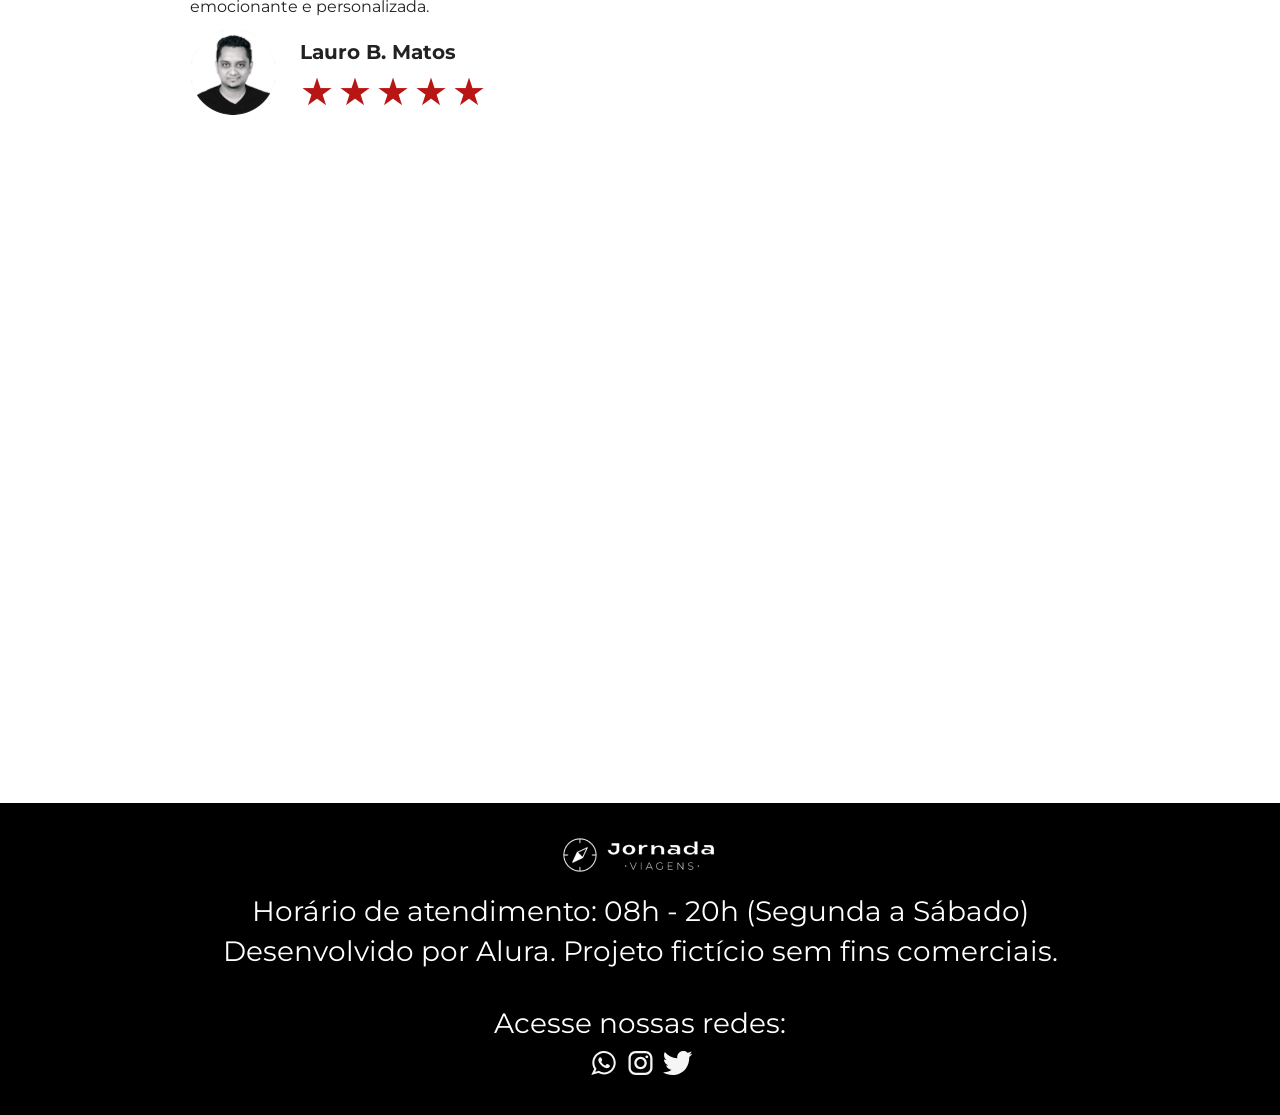
==== commit df1f7ec3: "Adiciona melhorias de acessibilidade" ====
--- a/index.html
+++ b/index.html
@@ -165,7 +165,7 @@
         <article class="item">
           <header>
             <div class="img-item tokyo"></div>
-            <h4 class="content-title">Tokyo</h4>
+            <h3 class="content-title">Tokyo</h3>
           </header>
           <p class="content-text">
             Tóquio é uma cidade vibrante e cosmopolita, com seus templos
@@ -185,7 +185,7 @@
         <article class="item">
           <header>
             <div class="img-item osaka"></div>
-            <h4 class="content-title">Osaka</h4>
+            <h3 class="content-title">Osaka</h3>
           </header>
           <p class="content-text">
             Osaka é uma cidade agitada e moderna no Japãos. A cidade é famosa
@@ -237,7 +237,7 @@
           <footer>
             <img src="img/avatar-talita.png" alt="Imagem de Perfil da Cliente Talita Villas Boas">
             <div class="profile-content">
-              <h4>Talita Villas Boas</h4>
+              <h3>Talita Villas Boas</h3>
               <div class="rating">
                 <span class="star">★</span>
                 <span class="star">★</span>
@@ -255,7 +255,7 @@
           <footer>
             <img src="img/avatar-amari.png" alt="Imagem de Perfil da Cliente Amari Salin">
             <div class="profile-content">
-              <h4>Amari Salin</h4>
+              <h3>Amari Salin</h3>
               <div class="rating">
                 <span class="star">★</span>
                 <span class="star">★</span>
@@ -273,7 +273,7 @@
           <footer>
             <img src="img/avatar-lauro.png" alt="Imagem de Perfil da Cliente Lauro B. Matos">
             <div class="profile-content">
-              <h4>Lauro B. Matos</h4>
+              <h3>Lauro B. Matos</h3>
               <div class="rating">
                 <span class="star">★</span>
                 <span class="star">★</span>
@@ -286,5 +286,21 @@
         </article>
       </div>
     </section>
+    <section class="bottom-hero">
+      <div class="hero-img"></div>
+    </section>
+    <footer class="main-footer">
+      <div class="footer-content">
+        <img src="img/logo-footer.png" alt="Logo branco da jornada viagens">
+        <p>Horário de atendimento: 08h - 20h (Segunda a Sábado)</p>
+        <p>Desenvolvido por Alura. Projeto fictício sem fins comerciais.</p>
+      </div>
+      <div class="footer-social">
+        <p>Acesse nossas redes:</p>
+        <a href="#" target="_blank"><img src="img/icone-whatsapp.svg" alt="Logo do whatsapp"></a>
+        <a href="#" target="_blank"><img src="img/icone-instagram.svg" alt="Logo do Instagram"></a>
+        <a href="#" target="_blank"><img src="img/icone-twitter.svg" alt="Logo do Twitter"></a>
+      </div>
+    </footer>
   </body>
 </html>
--- a/css/style.css
+++ b/css/style.css
@@ -5,4 +5,5 @@
 @import url(categories.css);
 @import url(destinations.css);
 @import url(payments.css);
-@import url(testimonials.css);+@import url(testimonials.css);
+@import url(footer.css);
